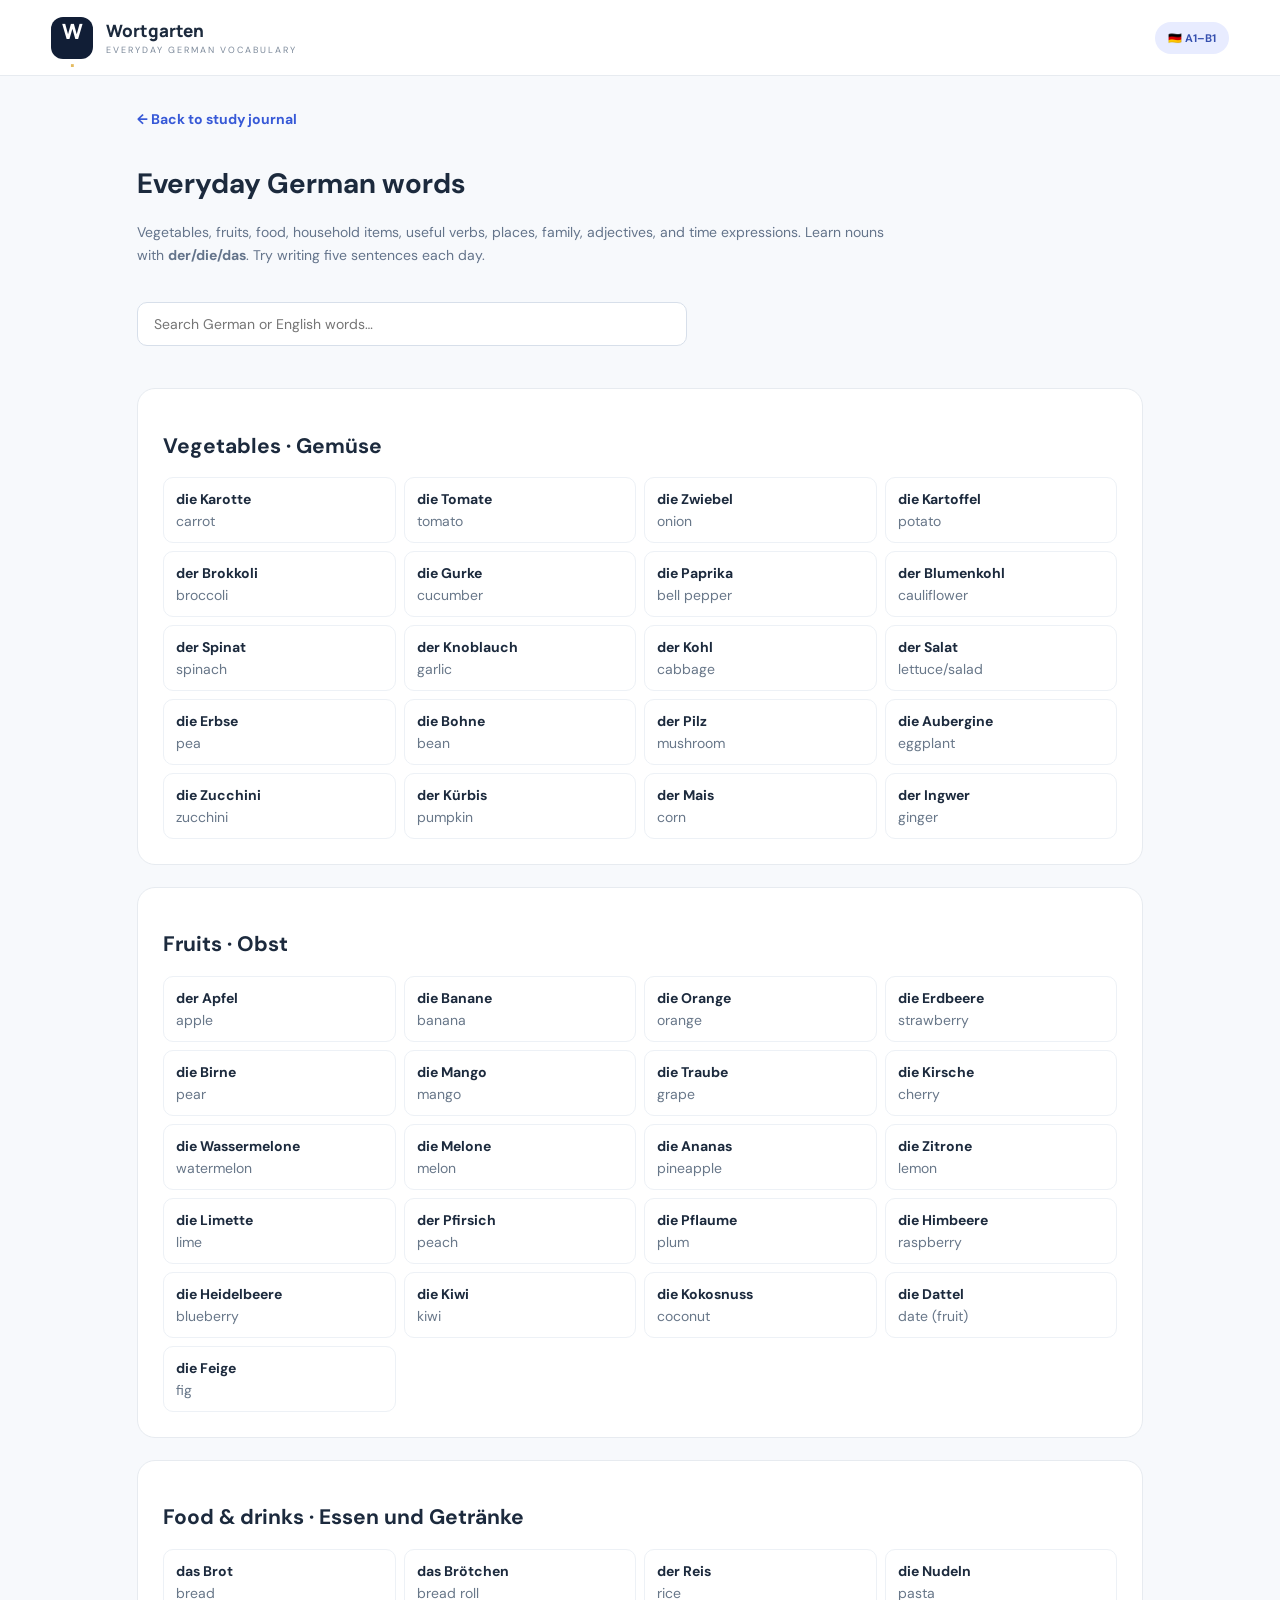
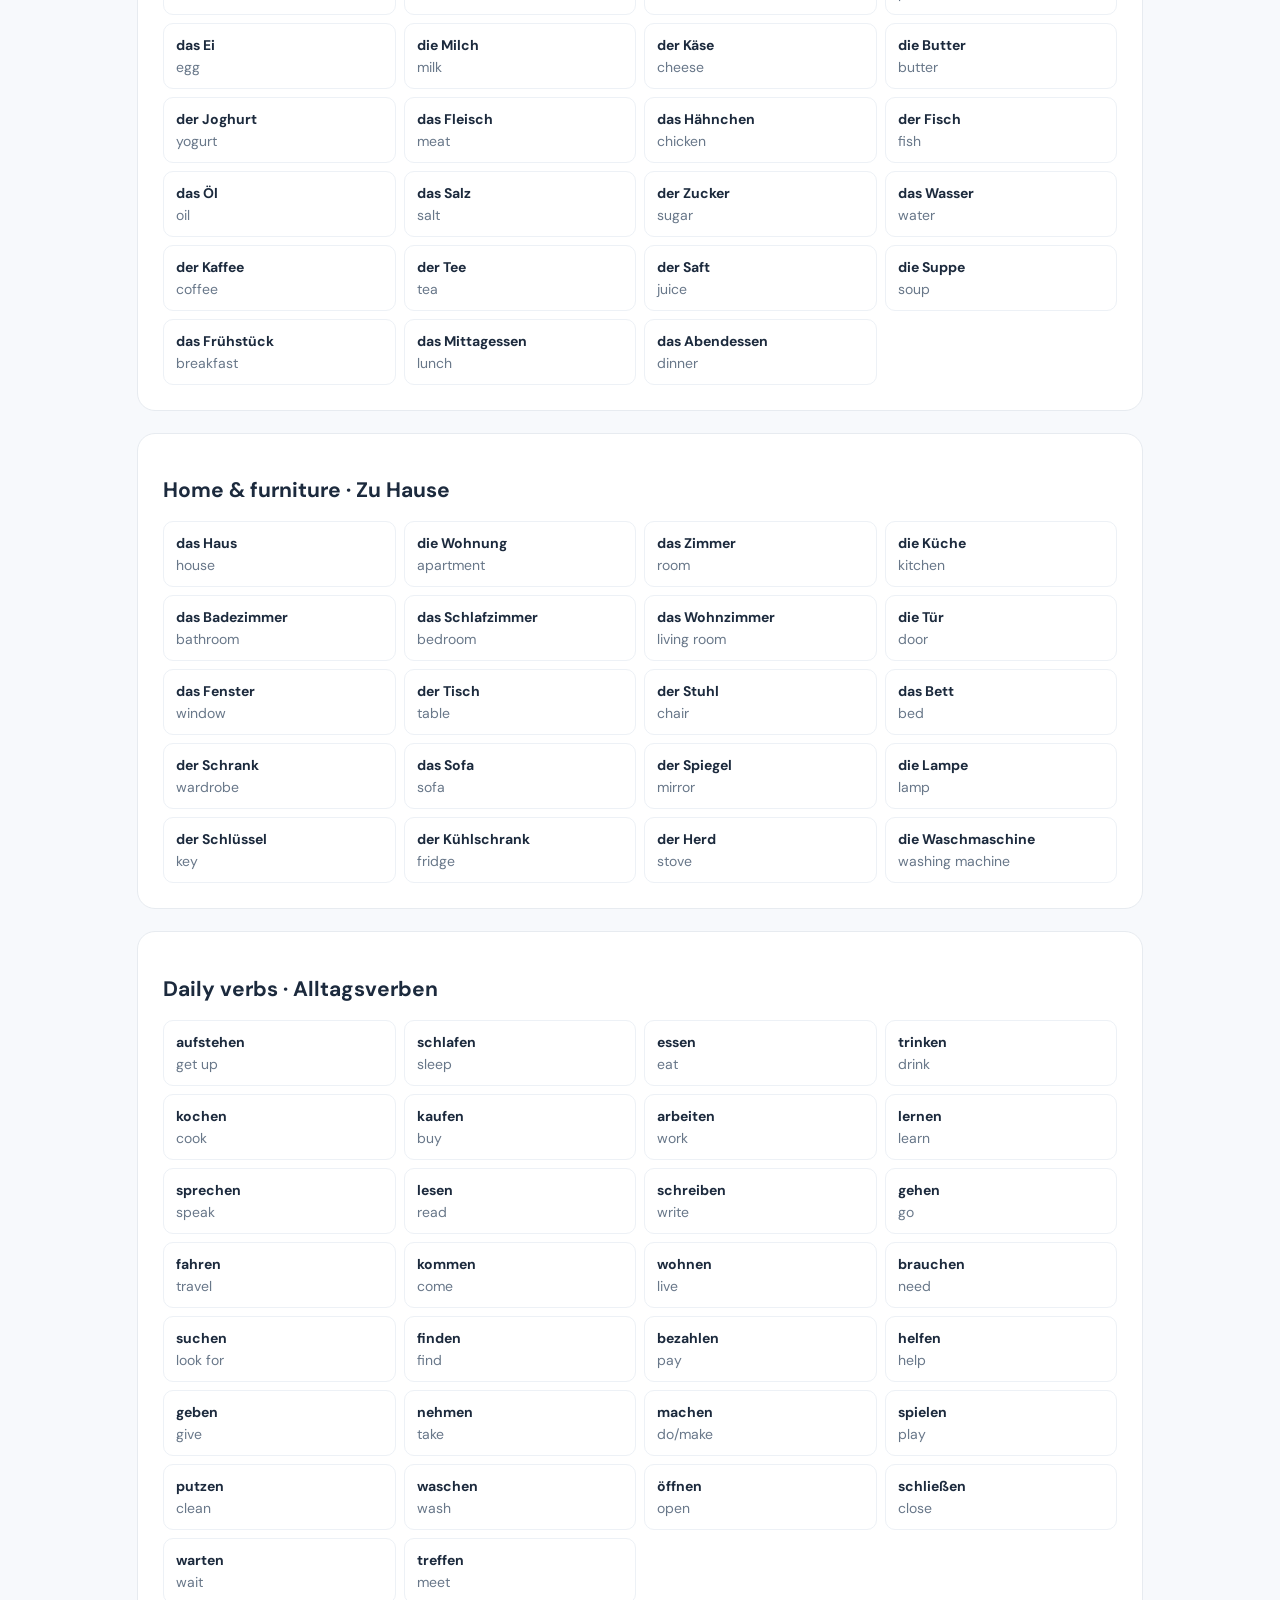
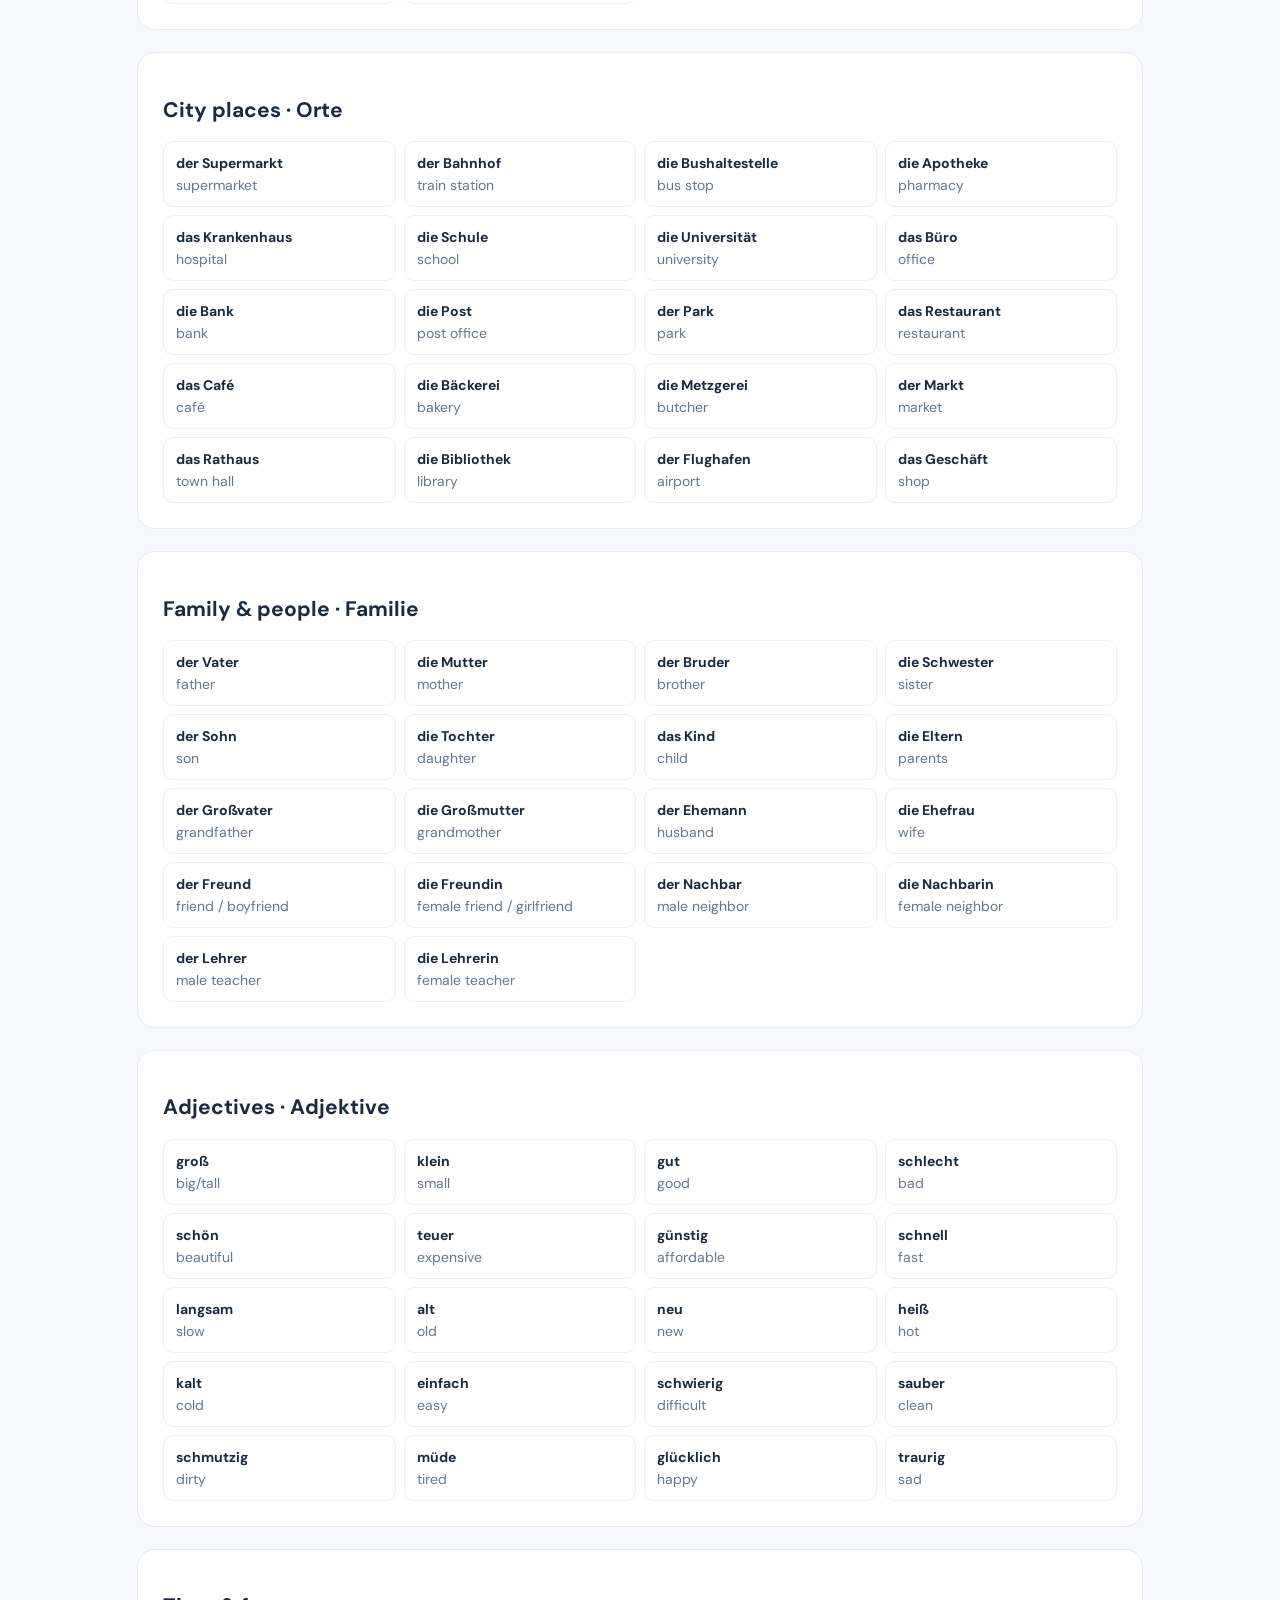
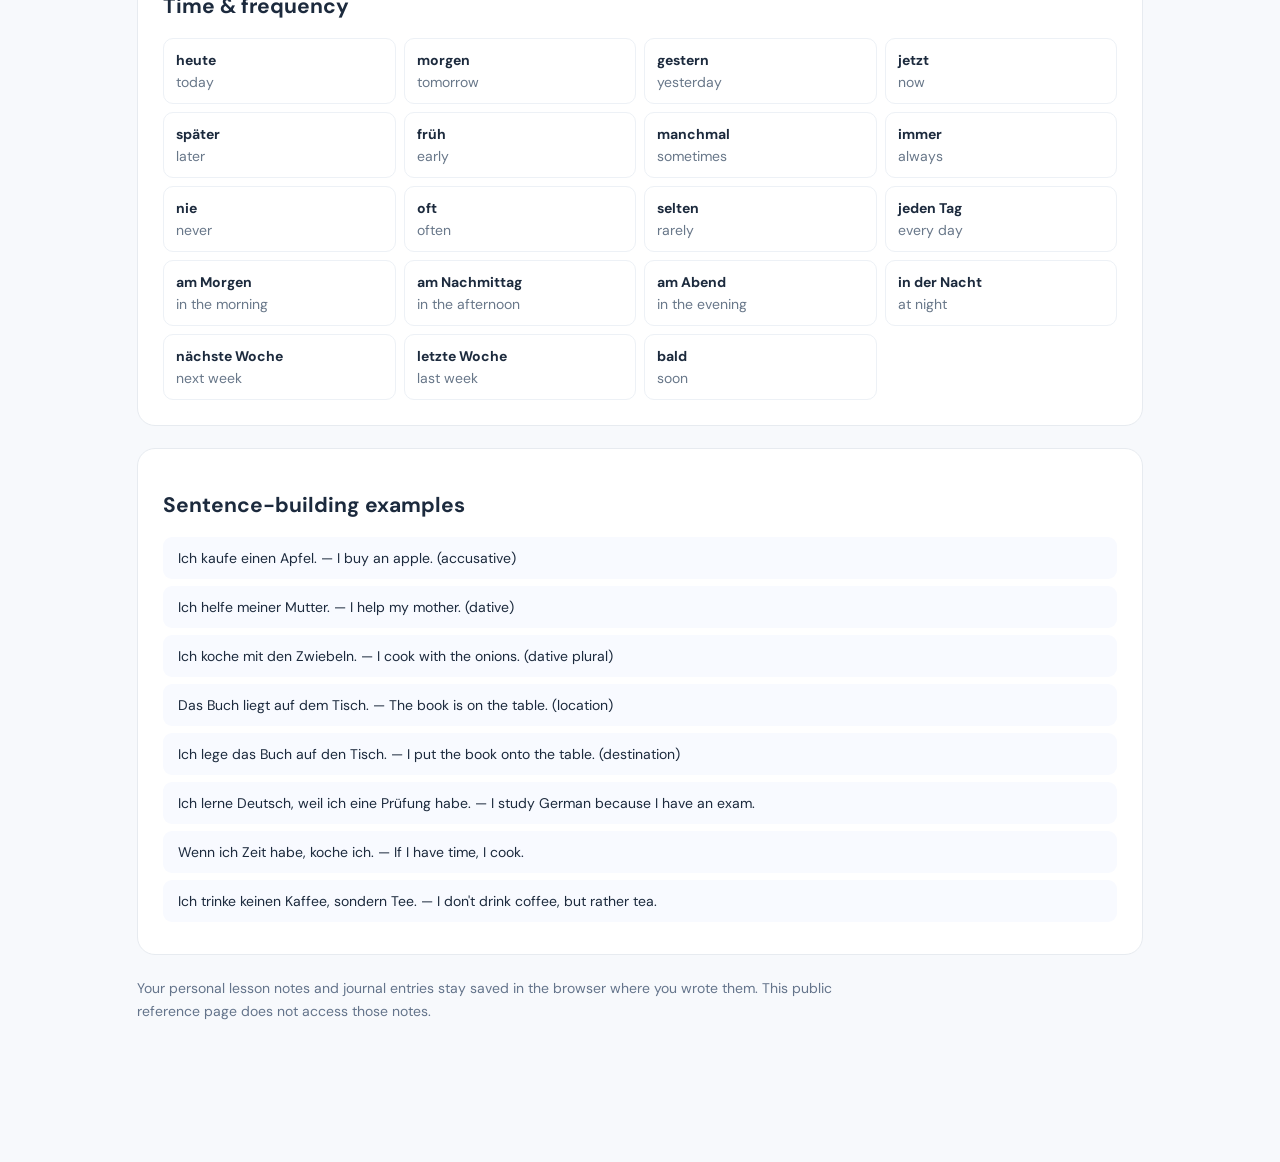
==== vocabulary.html @ 171b8a59 "Add searchable everyday German vocabulary notes" ====
<!doctype html><html lang="en"><head><meta charset="utf-8"><meta name="viewport" content="width=device-width,initial-scale=1"><title>Wortgarten · Everyday Vocabulary</title><link rel="stylesheet" href="style.css"><style>.vocab-shell{max-width:1050px;margin:34px auto;padding:0 22px 90px}.back{display:inline-block;margin-bottom:18px;color:#3759d7;font-weight:700;text-decoration:none}.intro{max-width:750px;color:#64748b;line-height:1.7}.wordgroup{background:#fff;border:1px solid #e7ebf0;border-radius:18px;padding:25px;margin:22px 0}.words{display:grid;grid-template-columns:repeat(auto-fill,minmax(200px,1fr));gap:8px}.word{padding:12px;border:1px solid #edf1f6;border-radius:10px;display:flex;flex-direction:column;gap:4px}.word span{color:#687789}.wordgroup h2{font-size:21px}.search{padding:12px 16px;width:100%;max-width:550px;border:1px solid #d7dfea;border-radius:10px;margin:20px 0;font:inherit}.example{background:#f8faff;padding:12px 15px;margin:7px 0;border-radius:9px}</style></head><body><header class="top"><div class="brand"><span class="mark">W<span>.</span></span><div><strong>Wortgarten</strong><small>EVERYDAY GERMAN VOCABULARY</small></div></div><span class="pill">🇩🇪 A1–B1</span></header><main class="vocab-shell"><a class="back" href="index.html">← Back to study journal</a><h1>Everyday German words</h1><p class="intro">Vegetables, fruits, food, household items, useful verbs, places, family, adjectives, and time expressions. Learn nouns with <b>der/die/das</b>. Try writing five sentences each day.</p><input class="search" id="q" placeholder="Search German or English words…" aria-label="Search vocabulary"><div id="groups"><section class="wordgroup"><h2>Vegetables · Gemüse</h2><div class="words"><div class="word"><b>die Karotte</b><span>carrot</span></div><div class="word"><b>die Tomate</b><span>tomato</span></div><div class="word"><b>die Zwiebel</b><span>onion</span></div><div class="word"><b>die Kartoffel</b><span>potato</span></div><div class="word"><b>der Brokkoli</b><span>broccoli</span></div><div class="word"><b>die Gurke</b><span>cucumber</span></div><div class="word"><b>die Paprika</b><span>bell pepper</span></div><div class="word"><b>der Blumenkohl</b><span>cauliflower</span></div><div class="word"><b>der Spinat</b><span>spinach</span></div><div class="word"><b>der Knoblauch</b><span>garlic</span></div><div class="word"><b>der Kohl</b><span>cabbage</span></div><div class="word"><b>der Salat</b><span>lettuce/salad</span></div><div class="word"><b>die Erbse</b><span>pea</span></div><div class="word"><b>die Bohne</b><span>bean</span></div><div class="word"><b>der Pilz</b><span>mushroom</span></div><div class="word"><b>die Aubergine</b><span>eggplant</span></div><div class="word"><b>die Zucchini</b><span>zucchini</span></div><div class="word"><b>der Kürbis</b><span>pumpkin</span></div><div class="word"><b>der Mais</b><span>corn</span></div><div class="word"><b>der Ingwer</b><span>ginger</span></div></div></section><section class="wordgroup"><h2>Fruits · Obst</h2><div class="words"><div class="word"><b>der Apfel</b><span>apple</span></div><div class="word"><b>die Banane</b><span>banana</span></div><div class="word"><b>die Orange</b><span>orange</span></div><div class="word"><b>die Erdbeere</b><span>strawberry</span></div><div class="word"><b>die Birne</b><span>pear</span></div><div class="word"><b>die Mango</b><span>mango</span></div><div class="word"><b>die Traube</b><span>grape</span></div><div class="word"><b>die Kirsche</b><span>cherry</span></div><div class="word"><b>die Wassermelone</b><span>watermelon</span></div><div class="word"><b>die Melone</b><span>melon</span></div><div class="word"><b>die Ananas</b><span>pineapple</span></div><div class="word"><b>die Zitrone</b><span>lemon</span></div><div class="word"><b>die Limette</b><span>lime</span></div><div class="word"><b>der Pfirsich</b><span>peach</span></div><div class="word"><b>die Pflaume</b><span>plum</span></div><div class="word"><b>die Himbeere</b><span>raspberry</span></div><div class="word"><b>die Heidelbeere</b><span>blueberry</span></div><div class="word"><b>die Kiwi</b><span>kiwi</span></div><div class="word"><b>die Kokosnuss</b><span>coconut</span></div><div class="word"><b>die Dattel</b><span>date (fruit)</span></div><div class="word"><b>die Feige</b><span>fig</span></div></div></section><section class="wordgroup"><h2>Food &amp; drinks · Essen und Getränke</h2><div class="words"><div class="word"><b>das Brot</b><span>bread</span></div><div class="word"><b>das Brötchen</b><span>bread roll</span></div><div class="word"><b>der Reis</b><span>rice</span></div><div class="word"><b>die Nudeln</b><span>pasta</span></div><div class="word"><b>das Ei</b><span>egg</span></div><div class="word"><b>die Milch</b><span>milk</span></div><div class="word"><b>der Käse</b><span>cheese</span></div><div class="word"><b>die Butter</b><span>butter</span></div><div class="word"><b>der Joghurt</b><span>yogurt</span></div><div class="word"><b>das Fleisch</b><span>meat</span></div><div class="word"><b>das Hähnchen</b><span>chicken</span></div><div class="word"><b>der Fisch</b><span>fish</span></div><div class="word"><b>das Öl</b><span>oil</span></div><div class="word"><b>das Salz</b><span>salt</span></div><div class="word"><b>der Zucker</b><span>sugar</span></div><div class="word"><b>das Wasser</b><span>water</span></div><div class="word"><b>der Kaffee</b><span>coffee</span></div><div class="word"><b>der Tee</b><span>tea</span></div><div class="word"><b>der Saft</b><span>juice</span></div><div class="word"><b>die Suppe</b><span>soup</span></div><div class="word"><b>das Frühstück</b><span>breakfast</span></div><div class="word"><b>das Mittagessen</b><span>lunch</span></div><div class="word"><b>das Abendessen</b><span>dinner</span></div></div></section><section class="wordgroup"><h2>Home &amp; furniture · Zu Hause</h2><div class="words"><div class="word"><b>das Haus</b><span>house</span></div><div class="word"><b>die Wohnung</b><span>apartment</span></div><div class="word"><b>das Zimmer</b><span>room</span></div><div class="word"><b>die Küche</b><span>kitchen</span></div><div class="word"><b>das Badezimmer</b><span>bathroom</span></div><div class="word"><b>das Schlafzimmer</b><span>bedroom</span></div><div class="word"><b>das Wohnzimmer</b><span>living room</span></div><div class="word"><b>die Tür</b><span>door</span></div><div class="word"><b>das Fenster</b><span>window</span></div><div class="word"><b>der Tisch</b><span>table</span></div><div class="word"><b>der Stuhl</b><span>chair</span></div><div class="word"><b>das Bett</b><span>bed</span></div><div class="word"><b>der Schrank</b><span>wardrobe</span></div><div class="word"><b>das Sofa</b><span>sofa</span></div><div class="word"><b>der Spiegel</b><span>mirror</span></div><div class="word"><b>die Lampe</b><span>lamp</span></div><div class="word"><b>der Schlüssel</b><span>key</span></div><div class="word"><b>der Kühlschrank</b><span>fridge</span></div><div class="word"><b>der Herd</b><span>stove</span></div><div class="word"><b>die Waschmaschine</b><span>washing machine</span></div></div></section><section class="wordgroup"><h2>Daily verbs · Alltagsverben</h2><div class="words"><div class="word"><b>aufstehen</b><span>get up</span></div><div class="word"><b>schlafen</b><span>sleep</span></div><div class="word"><b>essen</b><span>eat</span></div><div class="word"><b>trinken</b><span>drink</span></div><div class="word"><b>kochen</b><span>cook</span></div><div class="word"><b>kaufen</b><span>buy</span></div><div class="word"><b>arbeiten</b><span>work</span></div><div class="word"><b>lernen</b><span>learn</span></div><div class="word"><b>sprechen</b><span>speak</span></div><div class="word"><b>lesen</b><span>read</span></div><div class="word"><b>schreiben</b><span>write</span></div><div class="word"><b>gehen</b><span>go</span></div><div class="word"><b>fahren</b><span>travel</span></div><div class="word"><b>kommen</b><span>come</span></div><div class="word"><b>wohnen</b><span>live</span></div><div class="word"><b>brauchen</b><span>need</span></div><div class="word"><b>suchen</b><span>look for</span></div><div class="word"><b>finden</b><span>find</span></div><div class="word"><b>bezahlen</b><span>pay</span></div><div class="word"><b>helfen</b><span>help</span></div><div class="word"><b>geben</b><span>give</span></div><div class="word"><b>nehmen</b><span>take</span></div><div class="word"><b>machen</b><span>do/make</span></div><div class="word"><b>spielen</b><span>play</span></div><div class="word"><b>putzen</b><span>clean</span></div><div class="word"><b>waschen</b><span>wash</span></div><div class="word"><b>öffnen</b><span>open</span></div><div class="word"><b>schließen</b><span>close</span></div><div class="word"><b>warten</b><span>wait</span></div><div class="word"><b>treffen</b><span>meet</span></div></div></section><section class="wordgroup"><h2>City places · Orte</h2><div class="words"><div class="word"><b>der Supermarkt</b><span>supermarket</span></div><div class="word"><b>der Bahnhof</b><span>train station</span></div><div class="word"><b>die Bushaltestelle</b><span>bus stop</span></div><div class="word"><b>die Apotheke</b><span>pharmacy</span></div><div class="word"><b>das Krankenhaus</b><span>hospital</span></div><div class="word"><b>die Schule</b><span>school</span></div><div class="word"><b>die Universität</b><span>university</span></div><div class="word"><b>das Büro</b><span>office</span></div><div class="word"><b>die Bank</b><span>bank</span></div><div class="word"><b>die Post</b><span>post office</span></div><div class="word"><b>der Park</b><span>park</span></div><div class="word"><b>das Restaurant</b><span>restaurant</span></div><div class="word"><b>das Café</b><span>café</span></div><div class="word"><b>die Bäckerei</b><span>bakery</span></div><div class="word"><b>die Metzgerei</b><span>butcher</span></div><div class="word"><b>der Markt</b><span>market</span></div><div class="word"><b>das Rathaus</b><span>town hall</span></div><div class="word"><b>die Bibliothek</b><span>library</span></div><div class="word"><b>der Flughafen</b><span>airport</span></div><div class="word"><b>das Geschäft</b><span>shop</span></div></div></section><section class="wordgroup"><h2>Family &amp; people · Familie</h2><div class="words"><div class="word"><b>der Vater</b><span>father</span></div><div class="word"><b>die Mutter</b><span>mother</span></div><div class="word"><b>der Bruder</b><span>brother</span></div><div class="word"><b>die Schwester</b><span>sister</span></div><div class="word"><b>der Sohn</b><span>son</span></div><div class="word"><b>die Tochter</b><span>daughter</span></div><div class="word"><b>das Kind</b><span>child</span></div><div class="word"><b>die Eltern</b><span>parents</span></div><div class="word"><b>der Großvater</b><span>grandfather</span></div><div class="word"><b>die Großmutter</b><span>grandmother</span></div><div class="word"><b>der Ehemann</b><span>husband</span></div><div class="word"><b>die Ehefrau</b><span>wife</span></div><div class="word"><b>der Freund</b><span>friend / boyfriend</span></div><div class="word"><b>die Freundin</b><span>female friend / girlfriend</span></div><div class="word"><b>der Nachbar</b><span>male neighbor</span></div><div class="word"><b>die Nachbarin</b><span>female neighbor</span></div><div class="word"><b>der Lehrer</b><span>male teacher</span></div><div class="word"><b>die Lehrerin</b><span>female teacher</span></div></div></section><section class="wordgroup"><h2>Adjectives · Adjektive</h2><div class="words"><div class="word"><b>groß</b><span>big/tall</span></div><div class="word"><b>klein</b><span>small</span></div><div class="word"><b>gut</b><span>good</span></div><div class="word"><b>schlecht</b><span>bad</span></div><div class="word"><b>schön</b><span>beautiful</span></div><div class="word"><b>teuer</b><span>expensive</span></div><div class="word"><b>günstig</b><span>affordable</span></div><div class="word"><b>schnell</b><span>fast</span></div><div class="word"><b>langsam</b><span>slow</span></div><div class="word"><b>alt</b><span>old</span></div><div class="word"><b>neu</b><span>new</span></div><div class="word"><b>heiß</b><span>hot</span></div><div class="word"><b>kalt</b><span>cold</span></div><div class="word"><b>einfach</b><span>easy</span></div><div class="word"><b>schwierig</b><span>difficult</span></div><div class="word"><b>sauber</b><span>clean</span></div><div class="word"><b>schmutzig</b><span>dirty</span></div><div class="word"><b>müde</b><span>tired</span></div><div class="word"><b>glücklich</b><span>happy</span></div><div class="word"><b>traurig</b><span>sad</span></div></div></section><section class="wordgroup"><h2>Time &amp; frequency</h2><div class="words"><div class="word"><b>heute</b><span>today</span></div><div class="word"><b>morgen</b><span>tomorrow</span></div><div class="word"><b>gestern</b><span>yesterday</span></div><div class="word"><b>jetzt</b><span>now</span></div><div class="word"><b>später</b><span>later</span></div><div class="word"><b>früh</b><span>early</span></div><div class="word"><b>manchmal</b><span>sometimes</span></div><div class="word"><b>immer</b><span>always</span></div><div class="word"><b>nie</b><span>never</span></div><div class="word"><b>oft</b><span>often</span></div><div class="word"><b>selten</b><span>rarely</span></div><div class="word"><b>jeden Tag</b><span>every day</span></div><div class="word"><b>am Morgen</b><span>in the morning</span></div><div class="word"><b>am Nachmittag</b><span>in the afternoon</span></div><div class="word"><b>am Abend</b><span>in the evening</span></div><div class="word"><b>in der Nacht</b><span>at night</span></div><div class="word"><b>nächste Woche</b><span>next week</span></div><div class="word"><b>letzte Woche</b><span>last week</span></div><div class="word"><b>bald</b><span>soon</span></div></div></section></div><section class="wordgroup"><h2>Sentence-building examples</h2><p class="example">Ich kaufe einen Apfel. — I buy an apple. (accusative)</p><p class="example">Ich helfe meiner Mutter. — I help my mother. (dative)</p><p class="example">Ich koche mit den Zwiebeln. — I cook with the onions. (dative plural)</p><p class="example">Das Buch liegt auf dem Tisch. — The book is on the table. (location)</p><p class="example">Ich lege das Buch auf den Tisch. — I put the book onto the table. (destination)</p><p class="example">Ich lerne Deutsch, weil ich eine Prüfung habe. — I study German because I have an exam.</p><p class="example">Wenn ich Zeit habe, koche ich. — If I have time, I cook.</p><p class="example">Ich trinke keinen Kaffee, sondern Tee. — I don&#39;t drink coffee, but rather tea.</p></section><p class="intro">Your personal lesson notes and journal entries stay saved in the browser where you wrote them. This public reference page does not access those notes.</p></main><script>document.getElementById('q').addEventListener('input',e=>{const q=e.target.value.trim().toLowerCase();document.querySelectorAll('.word').forEach(el=>el.hidden=!el.textContent.toLowerCase().includes(q));document.querySelectorAll('.wordgroup').forEach(g=>{const ws=g.querySelectorAll('.word');if(ws.length)g.hidden=![...ws].some(w=>!w.hidden)})});</script></body></html>
---- style.css ----
@import url('https://fonts.googleapis.com/css2?family=DM+Sans:wght@400;500;600;700&family=Manrope:wght@400;600;700;800&display=swap');:root{--navy:#111e36;--ink:#1c2a3d;--muted:#7c899a;--line:#e7ebf0;--blue:#3759d7;--mint:#0c9b75;--bg:#f7f9fc}*{box-sizing:border-box}body{margin:0;background:var(--bg);color:var(--ink);font-family:'DM Sans',system-ui,sans-serif;font-size:14px}button,input,textarea{font:inherit}button{cursor:pointer}.top{height:76px;background:white;border-bottom:1px solid var(--line);display:flex;align-items:center;justify-content:space-between;padding:0 4%;position:sticky;top:0;z-index:10}.brand{display:flex;align-items:center;gap:13px}.mark{background:var(--navy);color:#fff;border-radius:12px;display:grid;place-items:center;width:42px;height:42px;font:800 21px Manrope}.mark span{color:#e4bb60}.brand strong{display:block;font:800 17px Manrope}.brand small{display:block;color:var(--muted);font-size:9px;letter-spacing:2px;margin-top:2px}.topright{display:flex;gap:20px;align-items:center}.pill{background:#e8ecff;color:#3650af;border-radius:18px;padding:9px 13px;font-weight:700;font-size:11px}.subtle{color:var(--muted);font-size:12px}.shell{display:grid;grid-template-columns:238px 1fr;min-height:calc(100vh - 120px)}.sidebar{background:#fff;border-right:1px solid var(--line);padding:36px 16px;display:flex;flex-direction:column;gap:8px}.navcaption,.eyebrow{letter-spacing:2px;font-size:10px;font-weight:800;color:#7890b0}.navcaption{padding-left:14px;margin:0 0 12px}.nav{border:0;background:none;border-radius:10px;text-align:left;padding:14px;font-weight:700;color:#586779}.nav:hover,.nav.active{color:#284bcc;background:#edf1ff}.sidebarbottom{margin-top:auto;display:flex;flex-direction:column;gap:10px}.tip{font-size:11px;line-height:1.6;color:#8793a2;padding:15px;border-radius:10px;background:#f7f9fc}.smallbtn{border:1px solid var(--line);padding:11px 12px;border-radius:10px;background:white;font-weight:700;text-align:center;cursor:pointer;color:#526179}.content{max-width:1180px;width:100%;padding:46px 55px 80px;margin:0 auto}.view{display:none}.view.active{display:block}.headrow{display:flex;align-items:center;justify-content:space-between;gap:25px}.content h1{font:800 clamp(27px,3vw,38px) Manrope;margin:10px 0 8px;letter-spacing:-1.1px}.content h2{font:800 19px Manrope;margin:0}.content p{color:#7b8797;line-height:1.65;margin-top:7px}.datebox{border:1px solid var(--line);border-radius:13px;padding:14px 18px;display:flex;flex-direction:column;font-size:9px;color:#8a98a7;font-weight:800;letter-spacing:1.2px;min-width:185px;background:white}.datebox strong{font-size:16px;color:#1f3152;letter-spacing:0;margin:5px 0}.datebox small{font-size:10px;letter-spacing:0;font-weight:500}.metrics{display:grid;grid-template-columns:repeat(3,1fr);gap:18px;margin:34px 0 42px}.metric{background:#fff;border:1px solid var(--line);border-radius:15px;padding:25px;min-height:148px}.metric label{font-size:10px;color:#8a97a8;letter-spacing:1.5px;font-weight:800}.metric div strong{font:800 31px Manrope;letter-spacing:-1px;color:#1e3152}.metric div span,.metric small{color:#98a4b1;font-size:11px;margin-left:7px}.metric div{margin-top:16px}.metric .track{height:7px;background:#e9edf3;border-radius:20px;margin-top:19px;overflow:hidden}.track i{height:100%;background:#19aa88;display:block;width:100%}.sectiontop{display:flex;justify-content:space-between;align-items:center;gap:15px;margin:32px 0 18px}.sectiontop p{margin-bottom:0}.textbtn{background:none;border:0;color:var(--blue);font-weight:800}.cards{display:grid;grid-template-columns:repeat(2,minmax(0,1fr));gap:16px}.lessoncard{background:#fff;border:1px solid var(--line);border-radius:14px;padding:20px;cursor:pointer;transition:transform .1s,border-color .1s}.lessoncard:hover{transform:translateY(-2px);border-color:#b5c2f9}.cardtop{display:flex;justify-content:space-between;align-items:center;margin-bottom:18px}.lessonnum{color:#5d74c7;background:#eef1fd;border-radius:8px;font-size:11px;padding:8px 10px;font-weight:800}.complete{color:#069a76;background:#e5f8f1;border-radius:20px;font-size:10px;padding:7px 10px;font-weight:800}.lessoncard h3{font:800 16px Manrope;margin:0 0 5px}.lessoncard small{color:#9aa5b3}.lessoncard p{font-size:12px;margin:12px 0 2px}.notice{background:#eef3ff;border:1px solid #dce6ff;border-radius:13px;margin-top:25px;padding:22px 24px}.notice strong{color:#28488e}.notice p{margin-bottom:0}.filter{display:flex;justify-content:space-between;align-items:center;margin:26px 0}.filter input{width:min(430px,85%);padding:13px 15px;border:1px solid var(--line);border-radius:9px;background:#fff}.filter span{font-size:12px;color:var(--muted)}.lessonlist{display:grid;gap:12px}.lessonentry{border:1px solid var(--line);border-radius:14px;background:white;overflow:hidden}.lessonheader{display:flex;align-items:center;justify-content:space-between;padding:20px;gap:12px;cursor:pointer}.lessonheader h3{margin:0 0 5px;font:800 16px Manrope}.lessonheader small{color:#9da8b7}.lessonbody{padding:0 23px 24px;border-top:1px solid #f0f2f6}.lessonbody h4{margin:22px 0 6px;font-size:12px;letter-spacing:.4px;color:#435675}.lessonbody li{margin:8px 0;line-height:1.6}.lessonbody p{color:#46566c}.lessonbody .review{background:#fff9e9;border-radius:9px;padding:14px 18px;color:#725f36}.lessonactions{display:flex;align-items:center;gap:10px;margin-top:17px;flex-wrap:wrap}.lessonactions label{font-weight:700;font-size:12px;color:#56677c}.lessonactions textarea{width:100%;border:1px solid var(--line);border-radius:8px;min-height:65px;padding:10px}.formbox{border:1px solid var(--line);background:#fff;padding:24px;border-radius:15px;display:grid;gap:16px;margin:30px 0}.formbox label{display:grid;gap:7px;font-size:12px;font-weight:800;color:#5c6d80}.formbox input,.formbox textarea{border:1px solid var(--line);border-radius:9px;padding:13px;width:100%;color:var(--ink)}.primary{border:0;background:var(--blue);color:white;padding:13px 17px;border-radius:9px;font-weight:800;justify-self:start}.journalitem{background:#fff;padding:18px 21px;border:1px solid var(--line);border-radius:12px;margin:10px 0}.journalitem header{display:flex;justify-content:space-between;gap:12px}.journalitem small{color:var(--muted)}.journalitem button{background:none;border:0;color:#b63c47}.journalitem p{white-space:pre-wrap;color:#53627a}.timeline{border:1px solid var(--line);border-radius:14px;background:#fff;margin:30px 0;padding:15px 23px}.timeline div{display:grid;grid-template-columns:105px 1fr 85px;gap:15px;padding:20px 0;border-bottom:1px solid var(--line);align-items:center}.timeline div:last-child{border:0}.timeline b{color:#3759d7}.timeline em{font-style:normal;color:#159c79;font-size:11px;font-weight:800;text-align:right}footer{text-align:center;padding:21px;color:#9ba7b5;font-size:11px;border-top:1px solid var(--line)}@media(max-width:800px){.top{padding:0 18px}.subtle{display:none}.shell{grid-template-columns:1fr}.sidebar{flex-direction:row;overflow-x:auto;align-items:center;padding:9px;border-right:0;border-bottom:1px solid var(--line);gap:3px}.navcaption,.sidebarbottom{display:none}.nav{white-space:nowrap;padding:11px;font-size:12px}.content{padding:30px 20px}.metrics{grid-template-columns:1fr;gap:10px}.metric{min-height:110px}.cards{grid-template-columns:1fr}.datebox{display:none}.timeline div{grid-template-columns:75px 1fr;gap:7px}.timeline em{display:none}}@media print{.top,.sidebar,.lessonactions,button,.filter,footer{display:none!important}.shell{display:block}.content{padding:10px;max-width:none}.view{display:block!important;break-after:page}.lessonbody{display:block!important}.lessonentry{break-inside:avoid}}
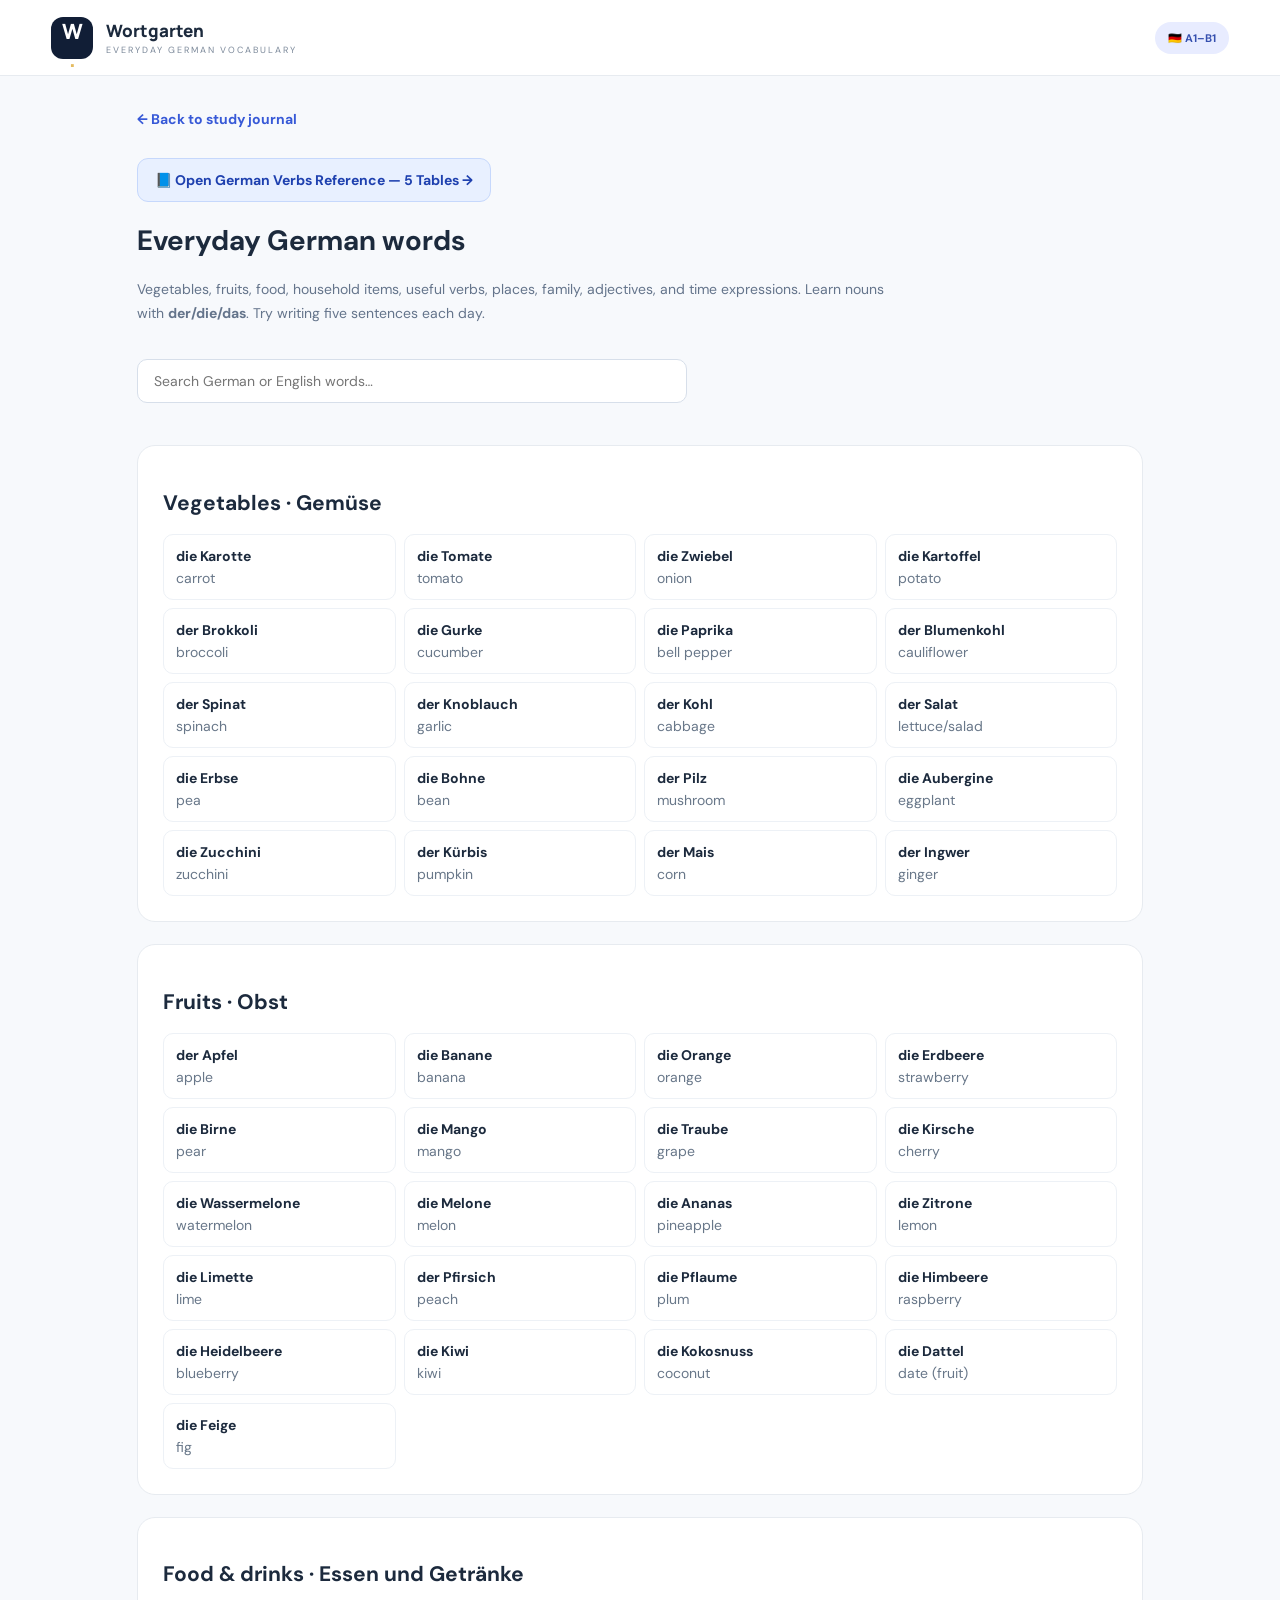
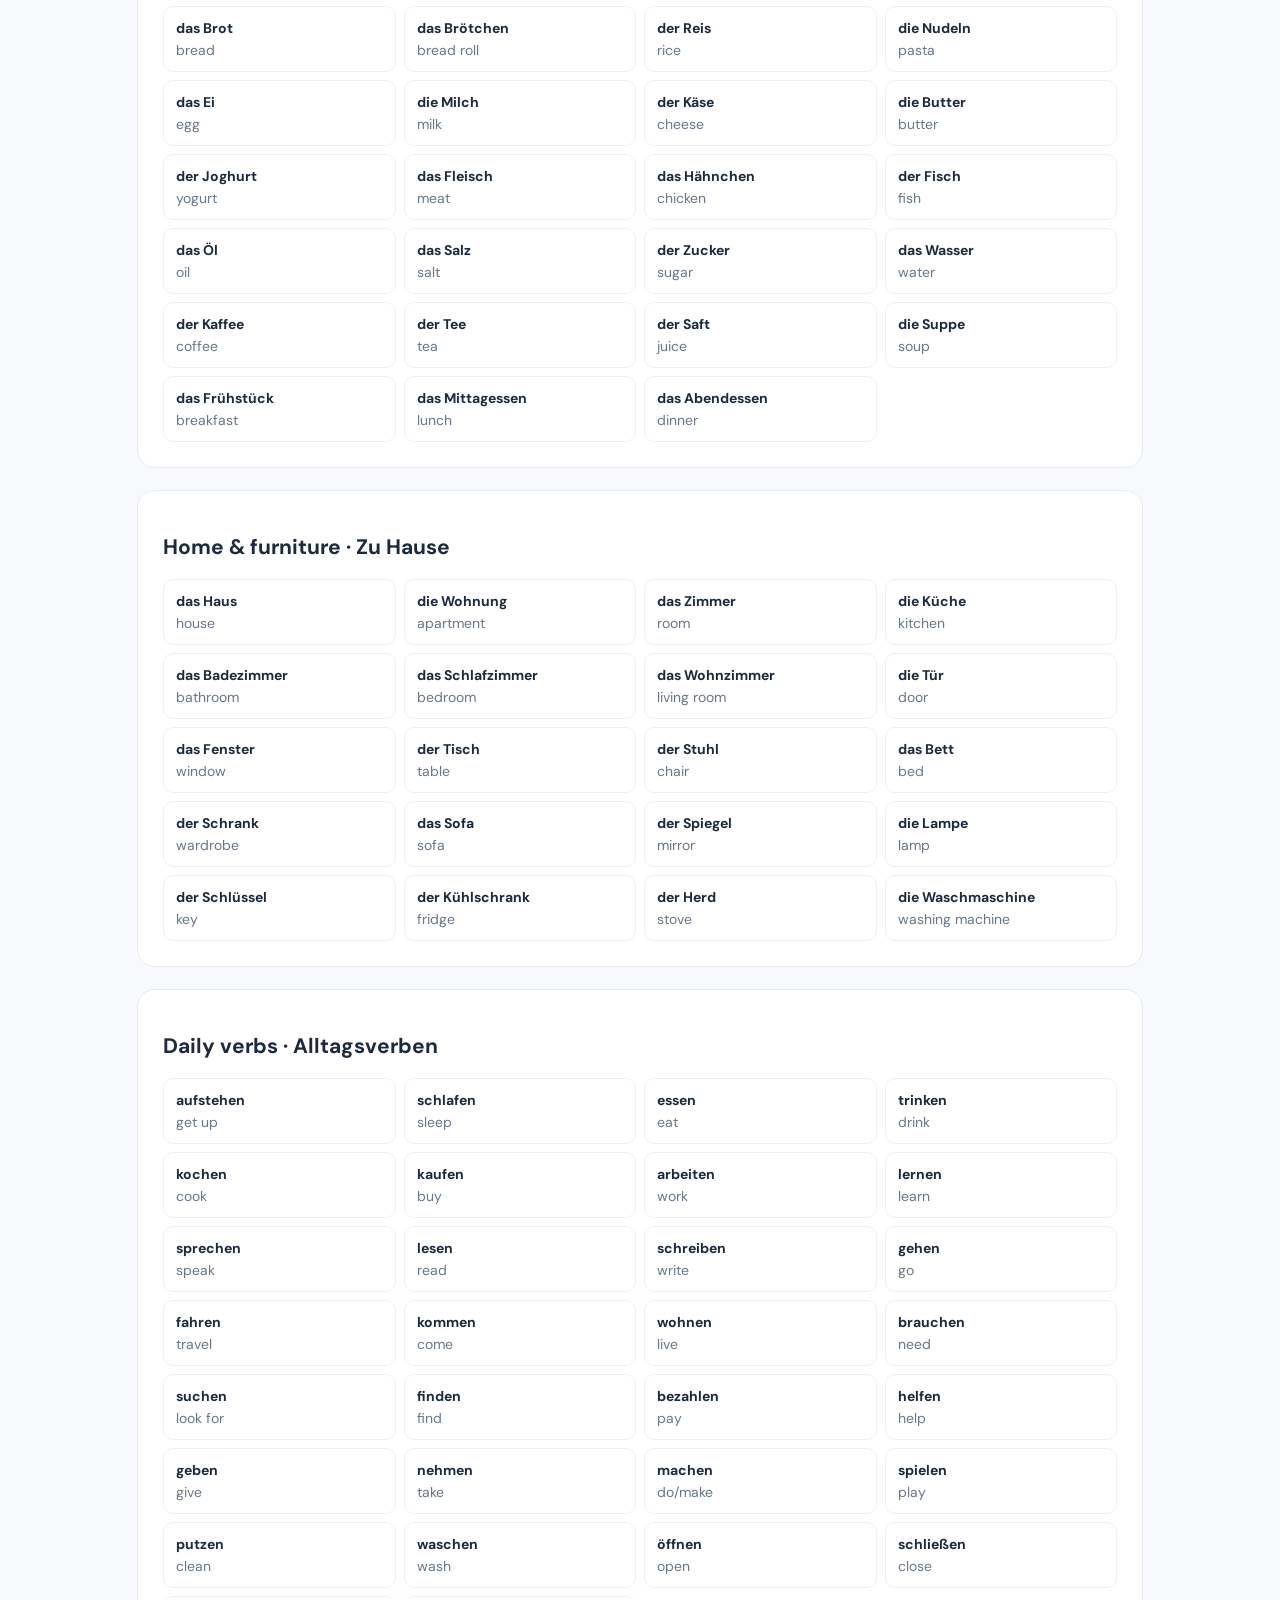
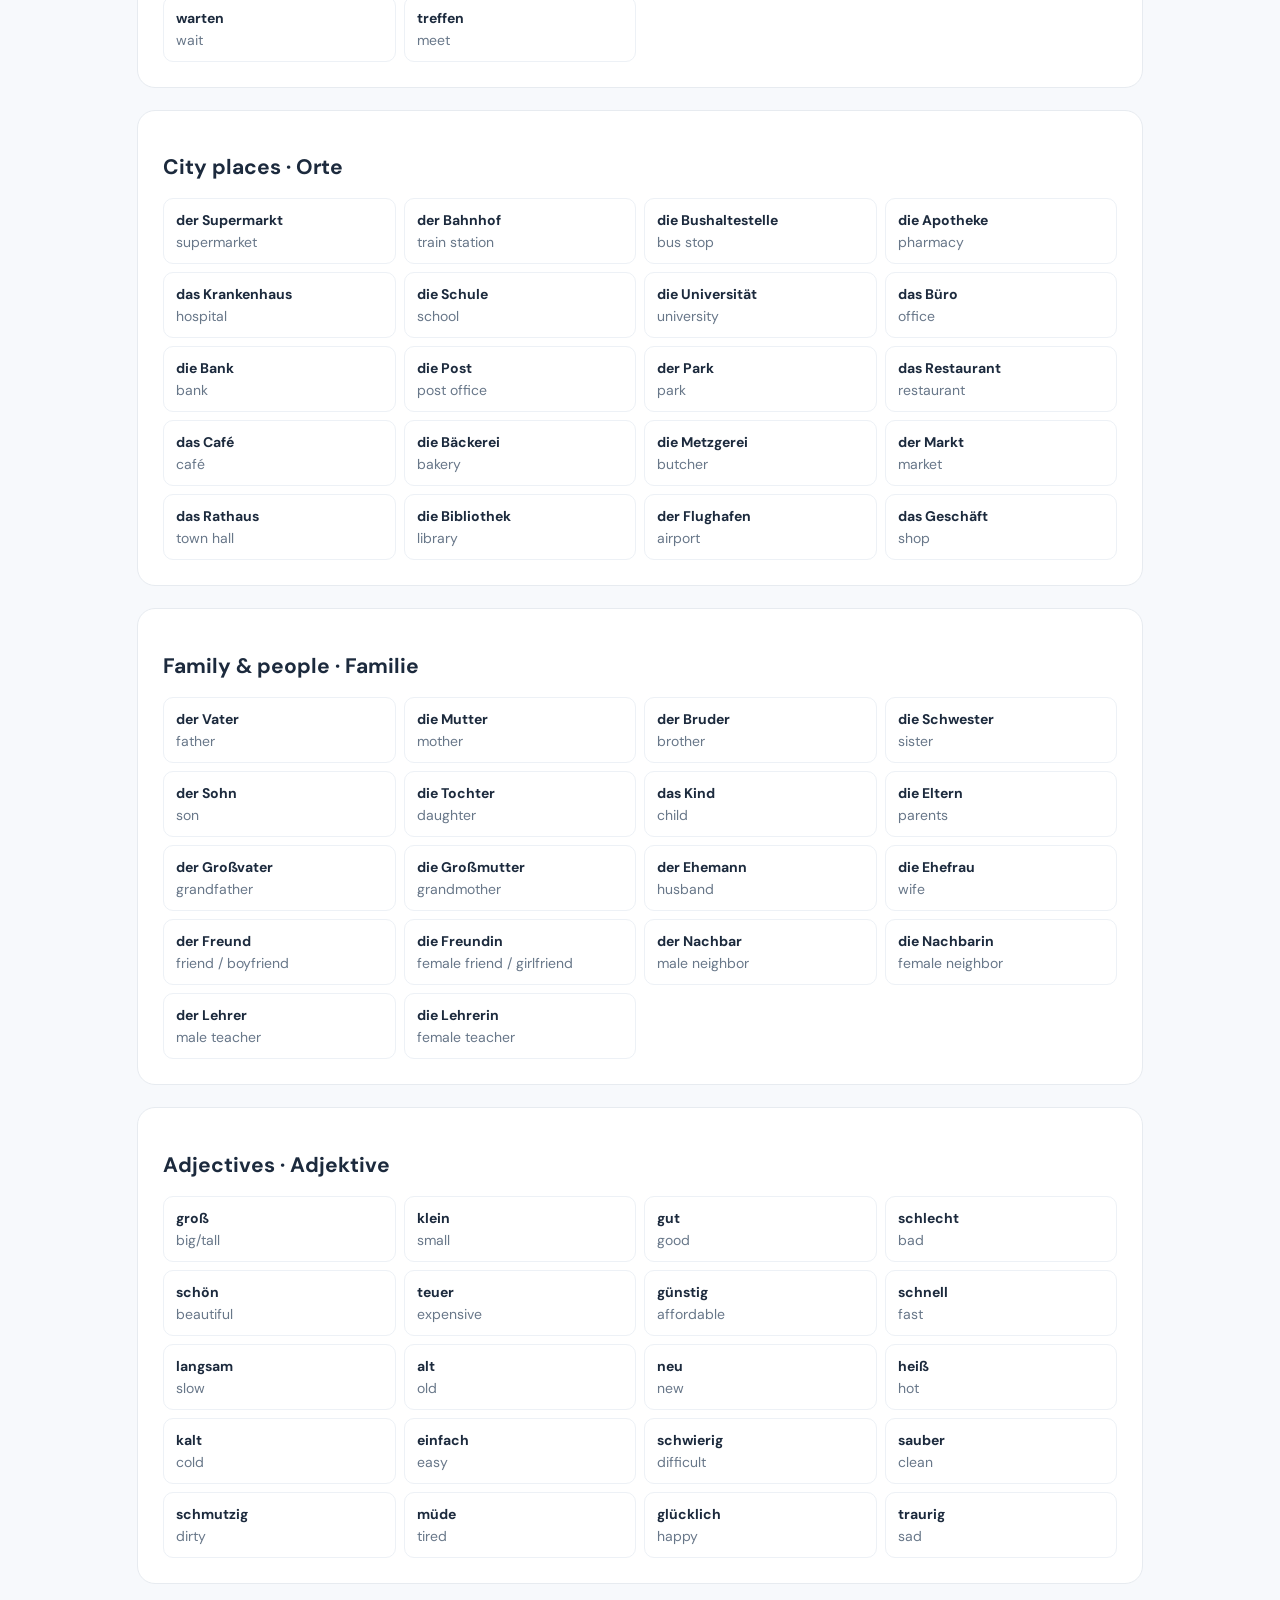
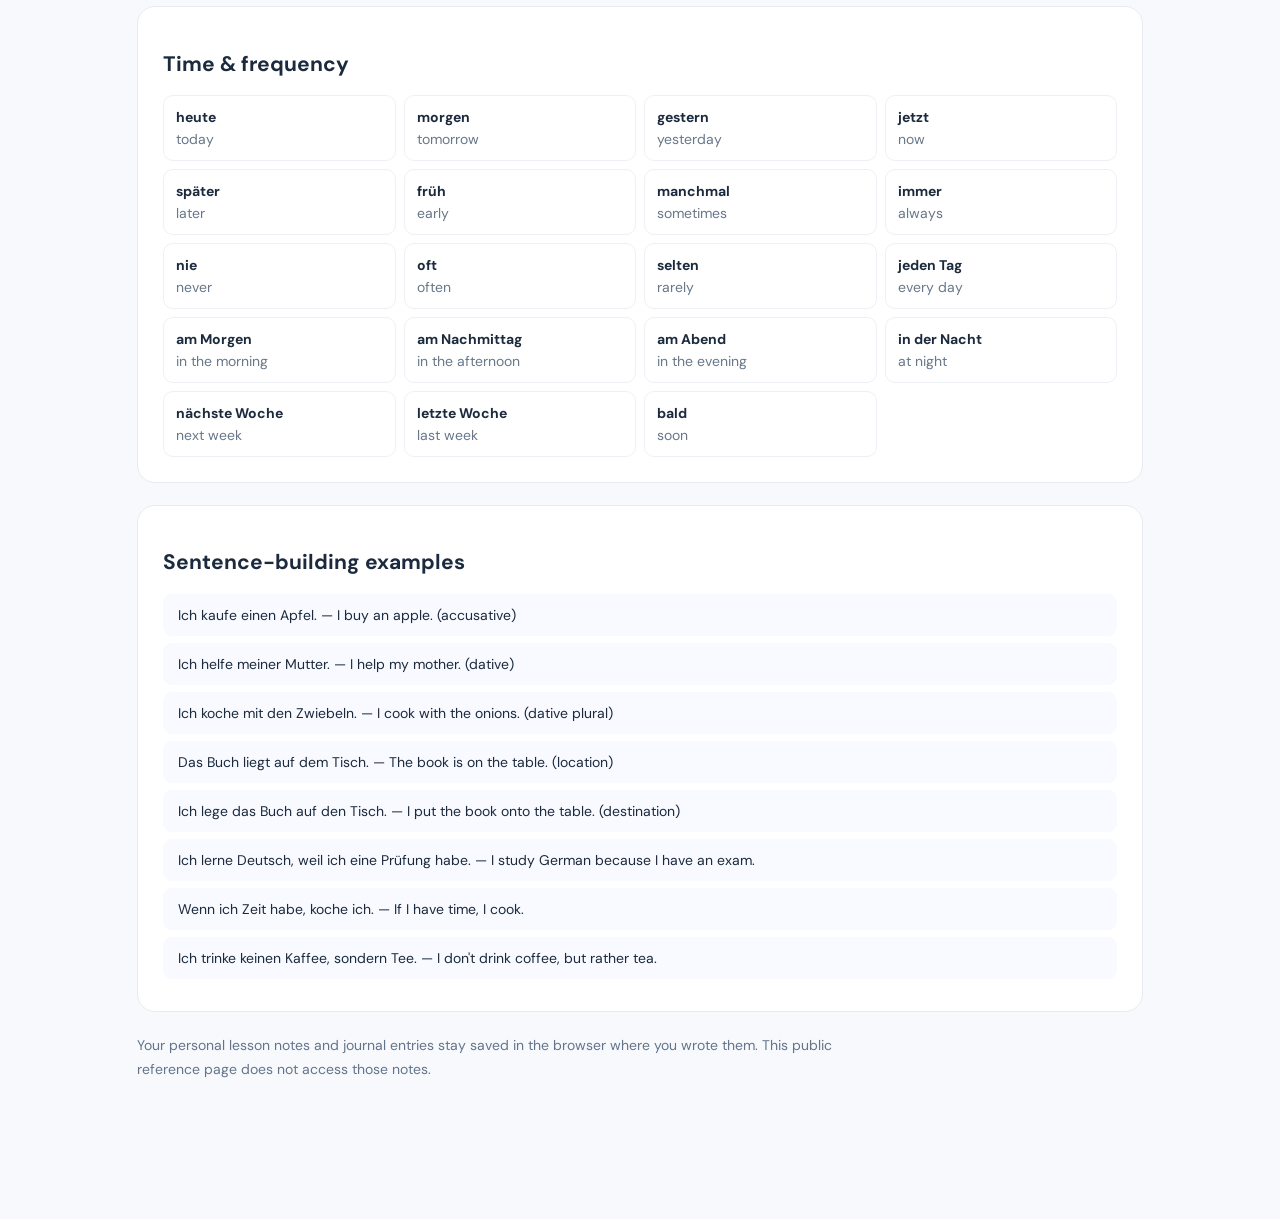
==== commit 6aa870c8: "Link German verb tables from vocabulary reference" ====
--- a/vocabulary.html
+++ b/vocabulary.html
@@ -1 +1 @@
-<!doctype html><html lang="en"><head><meta charset="utf-8"><meta name="viewport" content="width=device-width,initial-scale=1"><title>Wortgarten · Everyday Vocabulary</title><link rel="stylesheet" href="style.css"><style>.vocab-shell{max-width:1050px;margin:34px auto;padding:0 22px 90px}.back{display:inline-block;margin-bottom:18px;color:#3759d7;font-weight:700;text-decoration:none}.intro{max-width:750px;color:#64748b;line-height:1.7}.wordgroup{background:#fff;border:1px solid #e7ebf0;border-radius:18px;padding:25px;margin:22px 0}.words{display:grid;grid-template-columns:repeat(auto-fill,minmax(200px,1fr));gap:8px}.word{padding:12px;border:1px solid #edf1f6;border-radius:10px;display:flex;flex-direction:column;gap:4px}.word span{color:#687789}.wordgroup h2{font-size:21px}.search{padding:12px 16px;width:100%;max-width:550px;border:1px solid #d7dfea;border-radius:10px;margin:20px 0;font:inherit}.example{background:#f8faff;padding:12px 15px;margin:7px 0;border-radius:9px}</style></head><body><header class="top"><div class="brand"><span class="mark">W<span>.</span></span><div><strong>Wortgarten</strong><small>EVERYDAY GERMAN VOCABULARY</small></div></div><span class="pill">🇩🇪 A1–B1</span></header><main class="vocab-shell"><a class="back" href="index.html">← Back to study journal</a><h1>Everyday German words</h1><p class="intro">Vegetables, fruits, food, household items, useful verbs, places, family, adjectives, and time expressions. Learn nouns with <b>der/die/das</b>. Try writing five sentences each day.</p><input class="search" id="q" placeholder="Search German or English words…" aria-label="Search vocabulary"><div id="groups"><section class="wordgroup"><h2>Vegetables · Gemüse</h2><div class="words"><div class="word"><b>die Karotte</b><span>carrot</span></div><div class="word"><b>die Tomate</b><span>tomato</span></div><div class="word"><b>die Zwiebel</b><span>onion</span></div><div class="word"><b>die Kartoffel</b><span>potato</span></div><div class="word"><b>der Brokkoli</b><span>broccoli</span></div><div class="word"><b>die Gurke</b><span>cucumber</span></div><div class="word"><b>die Paprika</b><span>bell pepper</span></div><div class="word"><b>der Blumenkohl</b><span>cauliflower</span></div><div class="word"><b>der Spinat</b><span>spinach</span></div><div class="word"><b>der Knoblauch</b><span>garlic</span></div><div class="word"><b>der Kohl</b><span>cabbage</span></div><div class="word"><b>der Salat</b><span>lettuce/salad</span></div><div class="word"><b>die Erbse</b><span>pea</span></div><div class="word"><b>die Bohne</b><span>bean</span></div><div class="word"><b>der Pilz</b><span>mushroom</span></div><div class="word"><b>die Aubergine</b><span>eggplant</span></div><div class="word"><b>die Zucchini</b><span>zucchini</span></div><div class="word"><b>der Kürbis</b><span>pumpkin</span></div><div class="word"><b>der Mais</b><span>corn</span></div><div class="word"><b>der Ingwer</b><span>ginger</span></div></div></section><section class="wordgroup"><h2>Fruits · Obst</h2><div class="words"><div class="word"><b>der Apfel</b><span>apple</span></div><div class="word"><b>die Banane</b><span>banana</span></div><div class="word"><b>die Orange</b><span>orange</span></div><div class="word"><b>die Erdbeere</b><span>strawberry</span></div><div class="word"><b>die Birne</b><span>pear</span></div><div class="word"><b>die Mango</b><span>mango</span></div><div class="word"><b>die Traube</b><span>grape</span></div><div class="word"><b>die Kirsche</b><span>cherry</span></div><div class="word"><b>die Wassermelone</b><span>watermelon</span></div><div class="word"><b>die Melone</b><span>melon</span></div><div class="word"><b>die Ananas</b><span>pineapple</span></div><div class="word"><b>die Zitrone</b><span>lemon</span></div><div class="word"><b>die Limette</b><span>lime</span></div><div class="word"><b>der Pfirsich</b><span>peach</span></div><div class="word"><b>die Pflaume</b><span>plum</span></div><div class="word"><b>die Himbeere</b><span>raspberry</span></div><div class="word"><b>die Heidelbeere</b><span>blueberry</span></div><div class="word"><b>die Kiwi</b><span>kiwi</span></div><div class="word"><b>die Kokosnuss</b><span>coconut</span></div><div class="word"><b>die Dattel</b><span>date (fruit)</span></div><div class="word"><b>die Feige</b><span>fig</span></div></div></section><section class="wordgroup"><h2>Food &amp; drinks · Essen und Getränke</h2><div class="words"><div class="word"><b>das Brot</b><span>bread</span></div><div class="word"><b>das Brötchen</b><span>bread roll</span></div><div class="word"><b>der Reis</b><span>rice</span></div><div class="word"><b>die Nudeln</b><span>pasta</span></div><div class="word"><b>das Ei</b><span>egg</span></div><div class="word"><b>die Milch</b><span>milk</span></div><div class="word"><b>der Käse</b><span>cheese</span></div><div class="word"><b>die Butter</b><span>butter</span></div><div class="word"><b>der Joghurt</b><span>yogurt</span></div><div class="word"><b>das Fleisch</b><span>meat</span></div><div class="word"><b>das Hähnchen</b><span>chicken</span></div><div class="word"><b>der Fisch</b><span>fish</span></div><div class="word"><b>das Öl</b><span>oil</span></div><div class="word"><b>das Salz</b><span>salt</span></div><div class="word"><b>der Zucker</b><span>sugar</span></div><div class="word"><b>das Wasser</b><span>water</span></div><div class="word"><b>der Kaffee</b><span>coffee</span></div><div class="word"><b>der Tee</b><span>tea</span></div><div class="word"><b>der Saft</b><span>juice</span></div><div class="word"><b>die Suppe</b><span>soup</span></div><div class="word"><b>das Frühstück</b><span>breakfast</span></div><div class="word"><b>das Mittagessen</b><span>lunch</span></div><div class="word"><b>das Abendessen</b><span>dinner</span></div></div></section><section class="wordgroup"><h2>Home &amp; furniture · Zu Hause</h2><div class="words"><div class="word"><b>das Haus</b><span>house</span></div><div class="word"><b>die Wohnung</b><span>apartment</span></div><div class="word"><b>das Zimmer</b><span>room</span></div><div class="word"><b>die Küche</b><span>kitchen</span></div><div class="word"><b>das Badezimmer</b><span>bathroom</span></div><div class="word"><b>das Schlafzimmer</b><span>bedroom</span></div><div class="word"><b>das Wohnzimmer</b><span>living room</span></div><div class="word"><b>die Tür</b><span>door</span></div><div class="word"><b>das Fenster</b><span>window</span></div><div class="word"><b>der Tisch</b><span>table</span></div><div class="word"><b>der Stuhl</b><span>chair</span></div><div class="word"><b>das Bett</b><span>bed</span></div><div class="word"><b>der Schrank</b><span>wardrobe</span></div><div class="word"><b>das Sofa</b><span>sofa</span></div><div class="word"><b>der Spiegel</b><span>mirror</span></div><div class="word"><b>die Lampe</b><span>lamp</span></div><div class="word"><b>der Schlüssel</b><span>key</span></div><div class="word"><b>der Kühlschrank</b><span>fridge</span></div><div class="word"><b>der Herd</b><span>stove</span></div><div class="word"><b>die Waschmaschine</b><span>washing machine</span></div></div></section><section class="wordgroup"><h2>Daily verbs · Alltagsverben</h2><div class="words"><div class="word"><b>aufstehen</b><span>get up</span></div><div class="word"><b>schlafen</b><span>sleep</span></div><div class="word"><b>essen</b><span>eat</span></div><div class="word"><b>trinken</b><span>drink</span></div><div class="word"><b>kochen</b><span>cook</span></div><div class="word"><b>kaufen</b><span>buy</span></div><div class="word"><b>arbeiten</b><span>work</span></div><div class="word"><b>lernen</b><span>learn</span></div><div class="word"><b>sprechen</b><span>speak</span></div><div class="word"><b>lesen</b><span>read</span></div><div class="word"><b>schreiben</b><span>write</span></div><div class="word"><b>gehen</b><span>go</span></div><div class="word"><b>fahren</b><span>travel</span></div><div class="word"><b>kommen</b><span>come</span></div><div class="word"><b>wohnen</b><span>live</span></div><div class="word"><b>brauchen</b><span>need</span></div><div class="word"><b>suchen</b><span>look for</span></div><div class="word"><b>finden</b><span>find</span></div><div class="word"><b>bezahlen</b><span>pay</span></div><div class="word"><b>helfen</b><span>help</span></div><div class="word"><b>geben</b><span>give</span></div><div class="word"><b>nehmen</b><span>take</span></div><div class="word"><b>machen</b><span>do/make</span></div><div class="word"><b>spielen</b><span>play</span></div><div class="word"><b>putzen</b><span>clean</span></div><div class="word"><b>waschen</b><span>wash</span></div><div class="word"><b>öffnen</b><span>open</span></div><div class="word"><b>schließen</b><span>close</span></div><div class="word"><b>warten</b><span>wait</span></div><div class="word"><b>treffen</b><span>meet</span></div></div></section><section class="wordgroup"><h2>City places · Orte</h2><div class="words"><div class="word"><b>der Supermarkt</b><span>supermarket</span></div><div class="word"><b>der Bahnhof</b><span>train station</span></div><div class="word"><b>die Bushaltestelle</b><span>bus stop</span></div><div class="word"><b>die Apotheke</b><span>pharmacy</span></div><div class="word"><b>das Krankenhaus</b><span>hospital</span></div><div class="word"><b>die Schule</b><span>school</span></div><div class="word"><b>die Universität</b><span>university</span></div><div class="word"><b>das Büro</b><span>office</span></div><div class="word"><b>die Bank</b><span>bank</span></div><div class="word"><b>die Post</b><span>post office</span></div><div class="word"><b>der Park</b><span>park</span></div><div class="word"><b>das Restaurant</b><span>restaurant</span></div><div class="word"><b>das Café</b><span>café</span></div><div class="word"><b>die Bäckerei</b><span>bakery</span></div><div class="word"><b>die Metzgerei</b><span>butcher</span></div><div class="word"><b>der Markt</b><span>market</span></div><div class="word"><b>das Rathaus</b><span>town hall</span></div><div class="word"><b>die Bibliothek</b><span>library</span></div><div class="word"><b>der Flughafen</b><span>airport</span></div><div class="word"><b>das Geschäft</b><span>shop</span></div></div></section><section class="wordgroup"><h2>Family &amp; people · Familie</h2><div class="words"><div class="word"><b>der Vater</b><span>father</span></div><div class="word"><b>die Mutter</b><span>mother</span></div><div class="word"><b>der Bruder</b><span>brother</span></div><div class="word"><b>die Schwester</b><span>sister</span></div><div class="word"><b>der Sohn</b><span>son</span></div><div class="word"><b>die Tochter</b><span>daughter</span></div><div class="word"><b>das Kind</b><span>child</span></div><div class="word"><b>die Eltern</b><span>parents</span></div><div class="word"><b>der Großvater</b><span>grandfather</span></div><div class="word"><b>die Großmutter</b><span>grandmother</span></div><div class="word"><b>der Ehemann</b><span>husband</span></div><div class="word"><b>die Ehefrau</b><span>wife</span></div><div class="word"><b>der Freund</b><span>friend / boyfriend</span></div><div class="word"><b>die Freundin</b><span>female friend / girlfriend</span></div><div class="word"><b>der Nachbar</b><span>male neighbor</span></div><div class="word"><b>die Nachbarin</b><span>female neighbor</span></div><div class="word"><b>der Lehrer</b><span>male teacher</span></div><div class="word"><b>die Lehrerin</b><span>female teacher</span></div></div></section><section class="wordgroup"><h2>Adjectives · Adjektive</h2><div class="words"><div class="word"><b>groß</b><span>big/tall</span></div><div class="word"><b>klein</b><span>small</span></div><div class="word"><b>gut</b><span>good</span></div><div class="word"><b>schlecht</b><span>bad</span></div><div class="word"><b>schön</b><span>beautiful</span></div><div class="word"><b>teuer</b><span>expensive</span></div><div class="word"><b>günstig</b><span>affordable</span></div><div class="word"><b>schnell</b><span>fast</span></div><div class="word"><b>langsam</b><span>slow</span></div><div class="word"><b>alt</b><span>old</span></div><div class="word"><b>neu</b><span>new</span></div><div class="word"><b>heiß</b><span>hot</span></div><div class="word"><b>kalt</b><span>cold</span></div><div class="word"><b>einfach</b><span>easy</span></div><div class="word"><b>schwierig</b><span>difficult</span></div><div class="word"><b>sauber</b><span>clean</span></div><div class="word"><b>schmutzig</b><span>dirty</span></div><div class="word"><b>müde</b><span>tired</span></div><div class="word"><b>glücklich</b><span>happy</span></div><div class="word"><b>traurig</b><span>sad</span></div></div></section><section class="wordgroup"><h2>Time &amp; frequency</h2><div class="words"><div class="word"><b>heute</b><span>today</span></div><div class="word"><b>morgen</b><span>tomorrow</span></div><div class="word"><b>gestern</b><span>yesterday</span></div><div class="word"><b>jetzt</b><span>now</span></div><div class="word"><b>später</b><span>later</span></div><div class="word"><b>früh</b><span>early</span></div><div class="word"><b>manchmal</b><span>sometimes</span></div><div class="word"><b>immer</b><span>always</span></div><div class="word"><b>nie</b><span>never</span></div><div class="word"><b>oft</b><span>often</span></div><div class="word"><b>selten</b><span>rarely</span></div><div class="word"><b>jeden Tag</b><span>every day</span></div><div class="word"><b>am Morgen</b><span>in the morning</span></div><div class="word"><b>am Nachmittag</b><span>in the afternoon</span></div><div class="word"><b>am Abend</b><span>in the evening</span></div><div class="word"><b>in der Nacht</b><span>at night</span></div><div class="word"><b>nächste Woche</b><span>next week</span></div><div class="word"><b>letzte Woche</b><span>last week</span></div><div class="word"><b>bald</b><span>soon</span></div></div></section></div><section class="wordgroup"><h2>Sentence-building examples</h2><p class="example">Ich kaufe einen Apfel. — I buy an apple. (accusative)</p><p class="example">Ich helfe meiner Mutter. — I help my mother. (dative)</p><p class="example">Ich koche mit den Zwiebeln. — I cook with the onions. (dative plural)</p><p class="example">Das Buch liegt auf dem Tisch. — The book is on the table. (location)</p><p class="example">Ich lege das Buch auf den Tisch. — I put the book onto the table. (destination)</p><p class="example">Ich lerne Deutsch, weil ich eine Prüfung habe. — I study German because I have an exam.</p><p class="example">Wenn ich Zeit habe, koche ich. — If I have time, I cook.</p><p class="example">Ich trinke keinen Kaffee, sondern Tee. — I don&#39;t drink coffee, but rather tea.</p></section><p class="intro">Your personal lesson notes and journal entries stay saved in the browser where you wrote them. This public reference page does not access those notes.</p></main><script>document.getElementById('q').addEventListener('input',e=>{const q=e.target.value.trim().toLowerCase();document.querySelectorAll('.word').forEach(el=>el.hidden=!el.textContent.toLowerCase().includes(q));document.querySelectorAll('.wordgroup').forEach(g=>{const ws=g.querySelectorAll('.word');if(ws.length)g.hidden=![...ws].some(w=>!w.hidden)})});</script></body></html>+<!doctype html><html lang="en"><head><meta charset="utf-8"><meta name="viewport" content="width=device-width,initial-scale=1"><title>Wortgarten · Everyday Vocabulary</title><link rel="stylesheet" href="style.css"><style>.vocab-shell{max-width:1050px;margin:34px auto;padding:0 22px 90px}.back{display:inline-block;margin-bottom:18px;color:#3759d7;font-weight:700;text-decoration:none}.intro{max-width:750px;color:#64748b;line-height:1.7}.wordgroup{background:#fff;border:1px solid #e7ebf0;border-radius:18px;padding:25px;margin:22px 0}.words{display:grid;grid-template-columns:repeat(auto-fill,minmax(200px,1fr));gap:8px}.word{padding:12px;border:1px solid #edf1f6;border-radius:10px;display:flex;flex-direction:column;gap:4px}.word span{color:#687789}.wordgroup h2{font-size:21px}.search{padding:12px 16px;width:100%;max-width:550px;border:1px solid #d7dfea;border-radius:10px;margin:20px 0;font:inherit}.example{background:#f8faff;padding:12px 15px;margin:7px 0;border-radius:9px}</style></head><body><header class="top"><div class="brand"><span class="mark">W<span>.</span></span><div><strong>Wortgarten</strong><small>EVERYDAY GERMAN VOCABULARY</small></div></div><span class="pill">🇩🇪 A1–B1</span></header><main class="vocab-shell"><a class="back" href="index.html">← Back to study journal</a><div style="margin:12px 0 20px"><a href="verbs/" style="display:inline-block;background:#e8f0ff;color:#1e40af;font-weight:700;border:1px solid #c6d8fc;padding:12px 17px;border-radius:11px;text-decoration:none">📘 Open German Verbs Reference — 5 Tables →</a></div><h1>Everyday German words</h1><p class="intro">Vegetables, fruits, food, household items, useful verbs, places, family, adjectives, and time expressions. Learn nouns with <b>der/die/das</b>. Try writing five sentences each day.</p><input class="search" id="q" placeholder="Search German or English words…" aria-label="Search vocabulary"><div id="groups"><section class="wordgroup"><h2>Vegetables · Gemüse</h2><div class="words"><div class="word"><b>die Karotte</b><span>carrot</span></div><div class="word"><b>die Tomate</b><span>tomato</span></div><div class="word"><b>die Zwiebel</b><span>onion</span></div><div class="word"><b>die Kartoffel</b><span>potato</span></div><div class="word"><b>der Brokkoli</b><span>broccoli</span></div><div class="word"><b>die Gurke</b><span>cucumber</span></div><div class="word"><b>die Paprika</b><span>bell pepper</span></div><div class="word"><b>der Blumenkohl</b><span>cauliflower</span></div><div class="word"><b>der Spinat</b><span>spinach</span></div><div class="word"><b>der Knoblauch</b><span>garlic</span></div><div class="word"><b>der Kohl</b><span>cabbage</span></div><div class="word"><b>der Salat</b><span>lettuce/salad</span></div><div class="word"><b>die Erbse</b><span>pea</span></div><div class="word"><b>die Bohne</b><span>bean</span></div><div class="word"><b>der Pilz</b><span>mushroom</span></div><div class="word"><b>die Aubergine</b><span>eggplant</span></div><div class="word"><b>die Zucchini</b><span>zucchini</span></div><div class="word"><b>der Kürbis</b><span>pumpkin</span></div><div class="word"><b>der Mais</b><span>corn</span></div><div class="word"><b>der Ingwer</b><span>ginger</span></div></div></section><section class="wordgroup"><h2>Fruits · Obst</h2><div class="words"><div class="word"><b>der Apfel</b><span>apple</span></div><div class="word"><b>die Banane</b><span>banana</span></div><div class="word"><b>die Orange</b><span>orange</span></div><div class="word"><b>die Erdbeere</b><span>strawberry</span></div><div class="word"><b>die Birne</b><span>pear</span></div><div class="word"><b>die Mango</b><span>mango</span></div><div class="word"><b>die Traube</b><span>grape</span></div><div class="word"><b>die Kirsche</b><span>cherry</span></div><div class="word"><b>die Wassermelone</b><span>watermelon</span></div><div class="word"><b>die Melone</b><span>melon</span></div><div class="word"><b>die Ananas</b><span>pineapple</span></div><div class="word"><b>die Zitrone</b><span>lemon</span></div><div class="word"><b>die Limette</b><span>lime</span></div><div class="word"><b>der Pfirsich</b><span>peach</span></div><div class="word"><b>die Pflaume</b><span>plum</span></div><div class="word"><b>die Himbeere</b><span>raspberry</span></div><div class="word"><b>die Heidelbeere</b><span>blueberry</span></div><div class="word"><b>die Kiwi</b><span>kiwi</span></div><div class="word"><b>die Kokosnuss</b><span>coconut</span></div><div class="word"><b>die Dattel</b><span>date (fruit)</span></div><div class="word"><b>die Feige</b><span>fig</span></div></div></section><section class="wordgroup"><h2>Food &amp; drinks · Essen und Getränke</h2><div class="words"><div class="word"><b>das Brot</b><span>bread</span></div><div class="word"><b>das Brötchen</b><span>bread roll</span></div><div class="word"><b>der Reis</b><span>rice</span></div><div class="word"><b>die Nudeln</b><span>pasta</span></div><div class="word"><b>das Ei</b><span>egg</span></div><div class="word"><b>die Milch</b><span>milk</span></div><div class="word"><b>der Käse</b><span>cheese</span></div><div class="word"><b>die Butter</b><span>butter</span></div><div class="word"><b>der Joghurt</b><span>yogurt</span></div><div class="word"><b>das Fleisch</b><span>meat</span></div><div class="word"><b>das Hähnchen</b><span>chicken</span></div><div class="word"><b>der Fisch</b><span>fish</span></div><div class="word"><b>das Öl</b><span>oil</span></div><div class="word"><b>das Salz</b><span>salt</span></div><div class="word"><b>der Zucker</b><span>sugar</span></div><div class="word"><b>das Wasser</b><span>water</span></div><div class="word"><b>der Kaffee</b><span>coffee</span></div><div class="word"><b>der Tee</b><span>tea</span></div><div class="word"><b>der Saft</b><span>juice</span></div><div class="word"><b>die Suppe</b><span>soup</span></div><div class="word"><b>das Frühstück</b><span>breakfast</span></div><div class="word"><b>das Mittagessen</b><span>lunch</span></div><div class="word"><b>das Abendessen</b><span>dinner</span></div></div></section><section class="wordgroup"><h2>Home &amp; furniture · Zu Hause</h2><div class="words"><div class="word"><b>das Haus</b><span>house</span></div><div class="word"><b>die Wohnung</b><span>apartment</span></div><div class="word"><b>das Zimmer</b><span>room</span></div><div class="word"><b>die Küche</b><span>kitchen</span></div><div class="word"><b>das Badezimmer</b><span>bathroom</span></div><div class="word"><b>das Schlafzimmer</b><span>bedroom</span></div><div class="word"><b>das Wohnzimmer</b><span>living room</span></div><div class="word"><b>die Tür</b><span>door</span></div><div class="word"><b>das Fenster</b><span>window</span></div><div class="word"><b>der Tisch</b><span>table</span></div><div class="word"><b>der Stuhl</b><span>chair</span></div><div class="word"><b>das Bett</b><span>bed</span></div><div class="word"><b>der Schrank</b><span>wardrobe</span></div><div class="word"><b>das Sofa</b><span>sofa</span></div><div class="word"><b>der Spiegel</b><span>mirror</span></div><div class="word"><b>die Lampe</b><span>lamp</span></div><div class="word"><b>der Schlüssel</b><span>key</span></div><div class="word"><b>der Kühlschrank</b><span>fridge</span></div><div class="word"><b>der Herd</b><span>stove</span></div><div class="word"><b>die Waschmaschine</b><span>washing machine</span></div></div></section><section class="wordgroup"><h2>Daily verbs · Alltagsverben</h2><div class="words"><div class="word"><b>aufstehen</b><span>get up</span></div><div class="word"><b>schlafen</b><span>sleep</span></div><div class="word"><b>essen</b><span>eat</span></div><div class="word"><b>trinken</b><span>drink</span></div><div class="word"><b>kochen</b><span>cook</span></div><div class="word"><b>kaufen</b><span>buy</span></div><div class="word"><b>arbeiten</b><span>work</span></div><div class="word"><b>lernen</b><span>learn</span></div><div class="word"><b>sprechen</b><span>speak</span></div><div class="word"><b>lesen</b><span>read</span></div><div class="word"><b>schreiben</b><span>write</span></div><div class="word"><b>gehen</b><span>go</span></div><div class="word"><b>fahren</b><span>travel</span></div><div class="word"><b>kommen</b><span>come</span></div><div class="word"><b>wohnen</b><span>live</span></div><div class="word"><b>brauchen</b><span>need</span></div><div class="word"><b>suchen</b><span>look for</span></div><div class="word"><b>finden</b><span>find</span></div><div class="word"><b>bezahlen</b><span>pay</span></div><div class="word"><b>helfen</b><span>help</span></div><div class="word"><b>geben</b><span>give</span></div><div class="word"><b>nehmen</b><span>take</span></div><div class="word"><b>machen</b><span>do/make</span></div><div class="word"><b>spielen</b><span>play</span></div><div class="word"><b>putzen</b><span>clean</span></div><div class="word"><b>waschen</b><span>wash</span></div><div class="word"><b>öffnen</b><span>open</span></div><div class="word"><b>schließen</b><span>close</span></div><div class="word"><b>warten</b><span>wait</span></div><div class="word"><b>treffen</b><span>meet</span></div></div></section><section class="wordgroup"><h2>City places · Orte</h2><div class="words"><div class="word"><b>der Supermarkt</b><span>supermarket</span></div><div class="word"><b>der Bahnhof</b><span>train station</span></div><div class="word"><b>die Bushaltestelle</b><span>bus stop</span></div><div class="word"><b>die Apotheke</b><span>pharmacy</span></div><div class="word"><b>das Krankenhaus</b><span>hospital</span></div><div class="word"><b>die Schule</b><span>school</span></div><div class="word"><b>die Universität</b><span>university</span></div><div class="word"><b>das Büro</b><span>office</span></div><div class="word"><b>die Bank</b><span>bank</span></div><div class="word"><b>die Post</b><span>post office</span></div><div class="word"><b>der Park</b><span>park</span></div><div class="word"><b>das Restaurant</b><span>restaurant</span></div><div class="word"><b>das Café</b><span>café</span></div><div class="word"><b>die Bäckerei</b><span>bakery</span></div><div class="word"><b>die Metzgerei</b><span>butcher</span></div><div class="word"><b>der Markt</b><span>market</span></div><div class="word"><b>das Rathaus</b><span>town hall</span></div><div class="word"><b>die Bibliothek</b><span>library</span></div><div class="word"><b>der Flughafen</b><span>airport</span></div><div class="word"><b>das Geschäft</b><span>shop</span></div></div></section><section class="wordgroup"><h2>Family &amp; people · Familie</h2><div class="words"><div class="word"><b>der Vater</b><span>father</span></div><div class="word"><b>die Mutter</b><span>mother</span></div><div class="word"><b>der Bruder</b><span>brother</span></div><div class="word"><b>die Schwester</b><span>sister</span></div><div class="word"><b>der Sohn</b><span>son</span></div><div class="word"><b>die Tochter</b><span>daughter</span></div><div class="word"><b>das Kind</b><span>child</span></div><div class="word"><b>die Eltern</b><span>parents</span></div><div class="word"><b>der Großvater</b><span>grandfather</span></div><div class="word"><b>die Großmutter</b><span>grandmother</span></div><div class="word"><b>der Ehemann</b><span>husband</span></div><div class="word"><b>die Ehefrau</b><span>wife</span></div><div class="word"><b>der Freund</b><span>friend / boyfriend</span></div><div class="word"><b>die Freundin</b><span>female friend / girlfriend</span></div><div class="word"><b>der Nachbar</b><span>male neighbor</span></div><div class="word"><b>die Nachbarin</b><span>female neighbor</span></div><div class="word"><b>der Lehrer</b><span>male teacher</span></div><div class="word"><b>die Lehrerin</b><span>female teacher</span></div></div></section><section class="wordgroup"><h2>Adjectives · Adjektive</h2><div class="words"><div class="word"><b>groß</b><span>big/tall</span></div><div class="word"><b>klein</b><span>small</span></div><div class="word"><b>gut</b><span>good</span></div><div class="word"><b>schlecht</b><span>bad</span></div><div class="word"><b>schön</b><span>beautiful</span></div><div class="word"><b>teuer</b><span>expensive</span></div><div class="word"><b>günstig</b><span>affordable</span></div><div class="word"><b>schnell</b><span>fast</span></div><div class="word"><b>langsam</b><span>slow</span></div><div class="word"><b>alt</b><span>old</span></div><div class="word"><b>neu</b><span>new</span></div><div class="word"><b>heiß</b><span>hot</span></div><div class="word"><b>kalt</b><span>cold</span></div><div class="word"><b>einfach</b><span>easy</span></div><div class="word"><b>schwierig</b><span>difficult</span></div><div class="word"><b>sauber</b><span>clean</span></div><div class="word"><b>schmutzig</b><span>dirty</span></div><div class="word"><b>müde</b><span>tired</span></div><div class="word"><b>glücklich</b><span>happy</span></div><div class="word"><b>traurig</b><span>sad</span></div></div></section><section class="wordgroup"><h2>Time &amp; frequency</h2><div class="words"><div class="word"><b>heute</b><span>today</span></div><div class="word"><b>morgen</b><span>tomorrow</span></div><div class="word"><b>gestern</b><span>yesterday</span></div><div class="word"><b>jetzt</b><span>now</span></div><div class="word"><b>später</b><span>later</span></div><div class="word"><b>früh</b><span>early</span></div><div class="word"><b>manchmal</b><span>sometimes</span></div><div class="word"><b>immer</b><span>always</span></div><div class="word"><b>nie</b><span>never</span></div><div class="word"><b>oft</b><span>often</span></div><div class="word"><b>selten</b><span>rarely</span></div><div class="word"><b>jeden Tag</b><span>every day</span></div><div class="word"><b>am Morgen</b><span>in the morning</span></div><div class="word"><b>am Nachmittag</b><span>in the afternoon</span></div><div class="word"><b>am Abend</b><span>in the evening</span></div><div class="word"><b>in der Nacht</b><span>at night</span></div><div class="word"><b>nächste Woche</b><span>next week</span></div><div class="word"><b>letzte Woche</b><span>last week</span></div><div class="word"><b>bald</b><span>soon</span></div></div></section></div><section class="wordgroup"><h2>Sentence-building examples</h2><p class="example">Ich kaufe einen Apfel. — I buy an apple. (accusative)</p><p class="example">Ich helfe meiner Mutter. — I help my mother. (dative)</p><p class="example">Ich koche mit den Zwiebeln. — I cook with the onions. (dative plural)</p><p class="example">Das Buch liegt auf dem Tisch. — The book is on the table. (location)</p><p class="example">Ich lege das Buch auf den Tisch. — I put the book onto the table. (destination)</p><p class="example">Ich lerne Deutsch, weil ich eine Prüfung habe. — I study German because I have an exam.</p><p class="example">Wenn ich Zeit habe, koche ich. — If I have time, I cook.</p><p class="example">Ich trinke keinen Kaffee, sondern Tee. — I don&#39;t drink coffee, but rather tea.</p></section><p class="intro">Your personal lesson notes and journal entries stay saved in the browser where you wrote them. This public reference page does not access those notes.</p></main><script>document.getElementById('q').addEventListener('input',e=>{const q=e.target.value.trim().toLowerCase();document.querySelectorAll('.word').forEach(el=>el.hidden=!el.textContent.toLowerCase().includes(q));document.querySelectorAll('.wordgroup').forEach(g=>{const ws=g.querySelectorAll('.word');if(ws.length)g.hidden=![...ws].some(w=>!w.hidden)})});</script></body></html>
